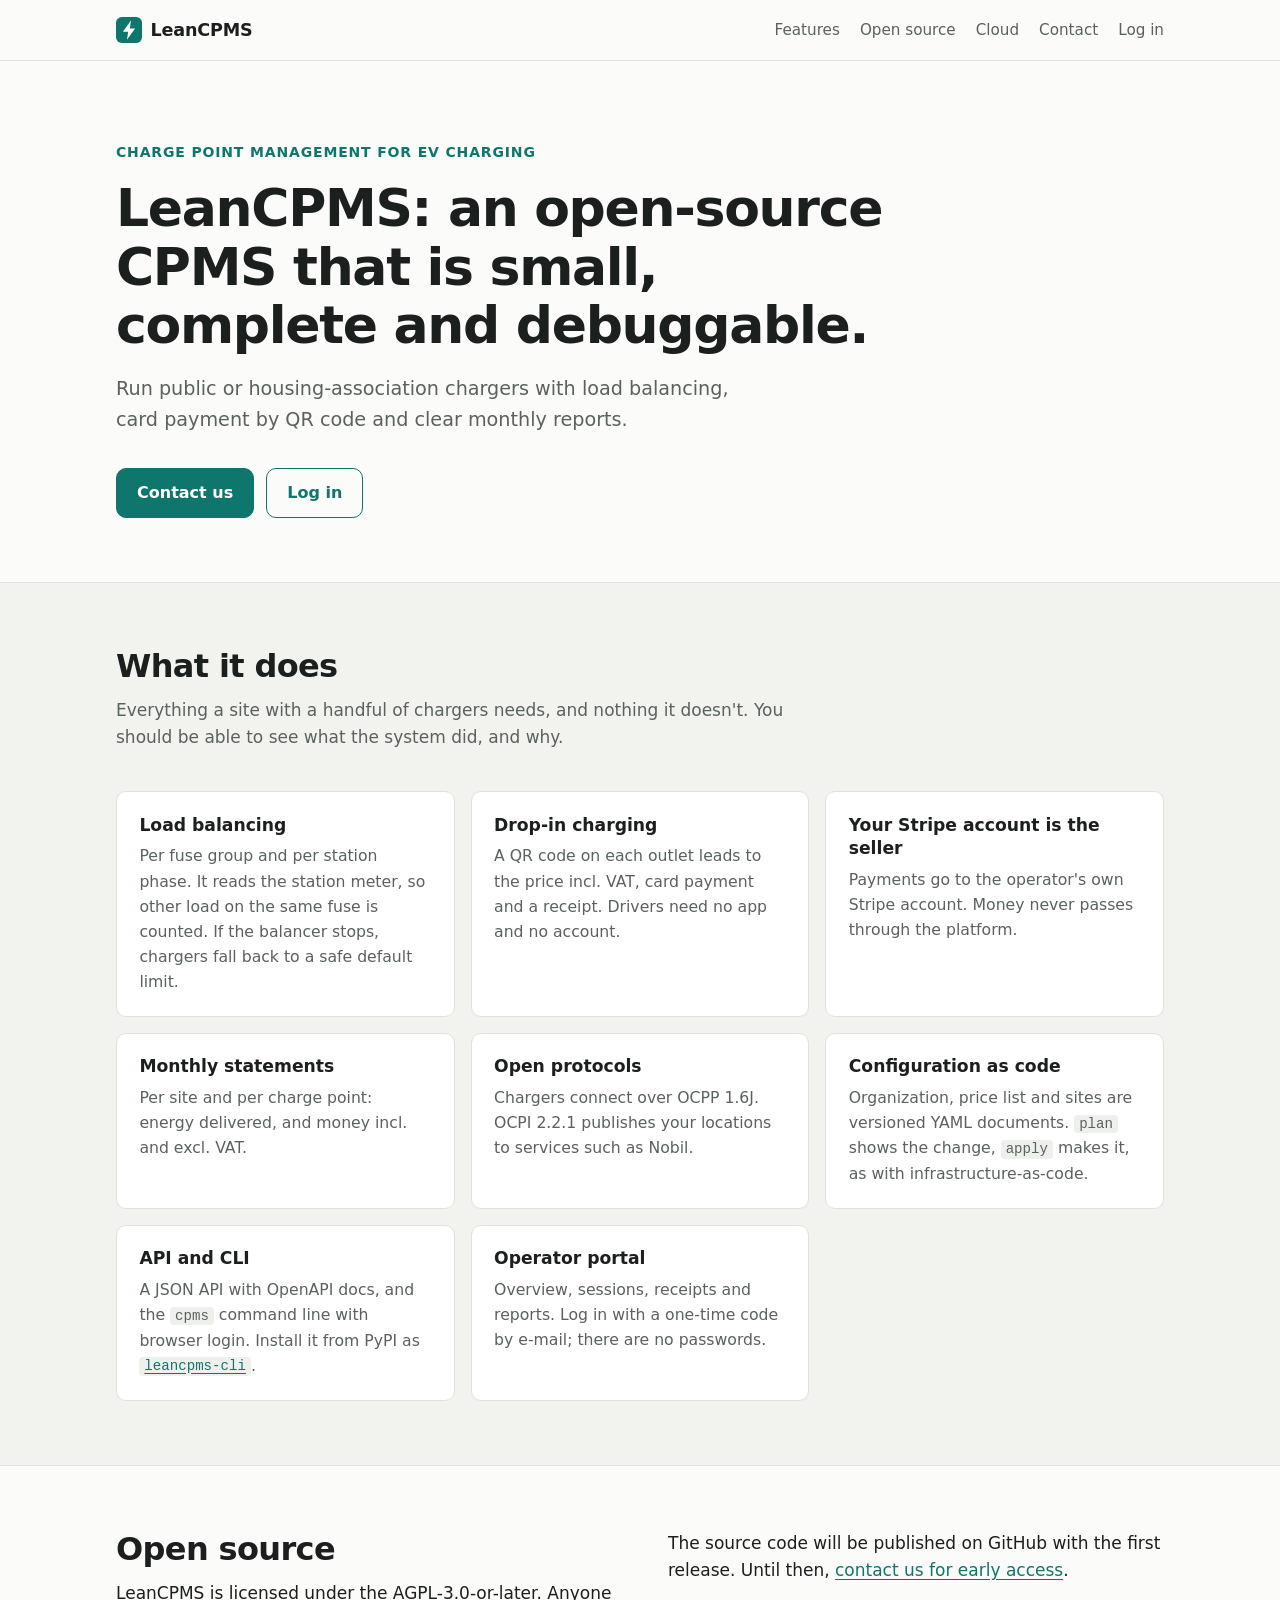
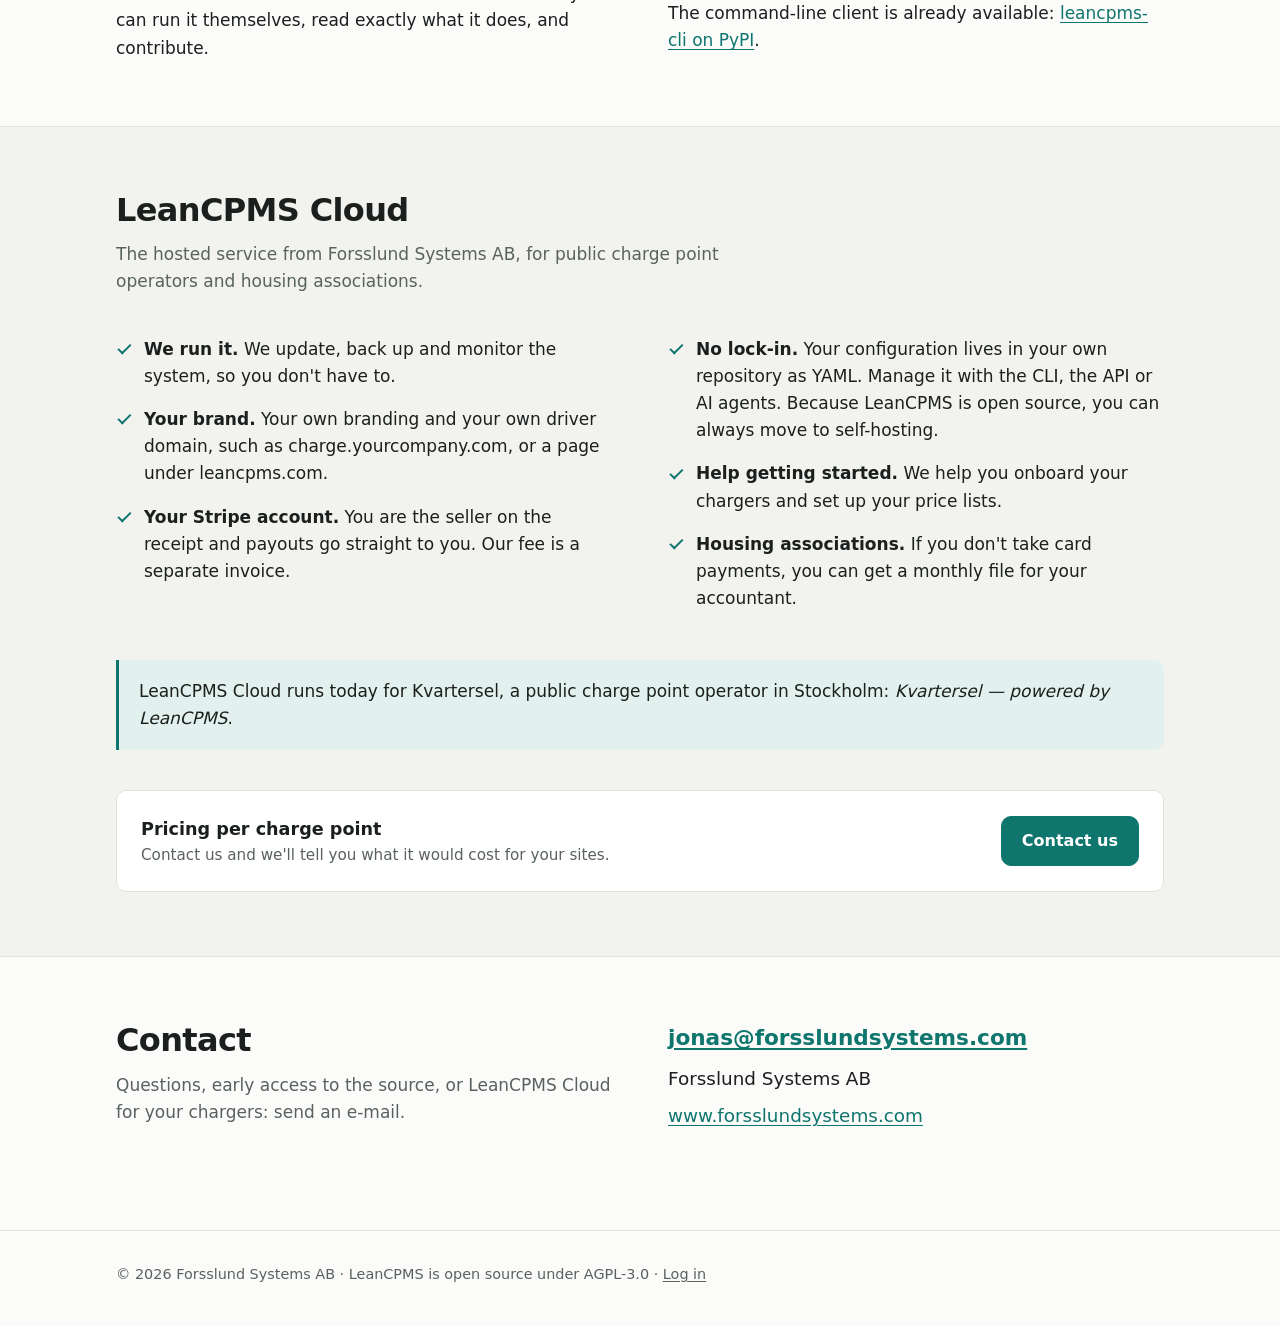
==== index.html @ e8de32a6 "Add leancpms.com website A single static page for LeanCPMS and LeanCPMS Cloud, served by GitHub Page" ====
<!doctype html>
<html lang="en">
<head>
  <meta charset="utf-8">
  <meta name="viewport" content="width=device-width, initial-scale=1">
  <title>LeanCPMS — open-source charge point management</title>
  <meta name="description" content="LeanCPMS is an open-source charge point management system (CPMS) for EV charging: load balancing, card payment by QR code and clear monthly reports. Hosted as LeanCPMS Cloud by Forsslund Systems AB.">
  <meta name="color-scheme" content="light dark">
  <meta name="theme-color" content="#fbfbf9" media="(prefers-color-scheme: light)">
  <meta name="theme-color" content="#111514" media="(prefers-color-scheme: dark)">
  <link rel="canonical" href="https://leancpms.com/">
  <link rel="icon" href="favicon.svg" type="image/svg+xml">
  <link rel="stylesheet" href="style.css">
  <meta property="og:type" content="website">
  <meta property="og:title" content="LeanCPMS — open-source charge point management">
  <meta property="og:description" content="Small, complete and debuggable CPMS for EV charging: load balancing, card payment by QR code and clear monthly reports.">
  <meta property="og:url" content="https://leancpms.com/">
</head>
<body>
  <a class="skip" href="#main">Skip to content</a>

  <header class="site-header">
    <div class="wrap">
      <a class="brand" href="/"><img src="favicon.svg" alt="" width="26" height="26">LeanCPMS</a>
      <nav class="site-nav" aria-label="Main">
        <a href="#features">Features</a>
        <a href="#open-source">Open source</a>
        <a href="#cloud">Cloud</a>
        <a href="#contact">Contact</a>
        <a href="https://portal.leancpms.com/portal/">Log in</a>
      </nav>
    </div>
  </header>

  <main id="main">
    <section class="hero">
      <div class="wrap">
        <p class="eyebrow">Charge point management for EV charging</p>
        <h1>LeanCPMS: an open-source CPMS that is small, complete and debuggable.</h1>
        <p class="lede">Run public or housing-association chargers with load balancing, card payment by QR code and clear monthly reports.</p>
        <div class="actions">
          <a class="button primary" href="mailto:jonas@forsslundsystems.com">Contact us</a>
          <a class="button secondary" href="https://portal.leancpms.com/portal/">Log in</a>
        </div>
      </div>
    </section>

    <section id="features" class="alt">
      <div class="wrap">
        <h2>What it does</h2>
        <p class="section-intro">Everything a site with a handful of chargers needs, and nothing it doesn't. You should be able to see what the system did, and why.</p>

        <div class="grid">
          <article class="card">
            <h3>Load balancing</h3>
            <p>Per fuse group and per station phase. It reads the station meter, so other load on the same fuse is counted. If the balancer stops, chargers fall back to a safe default limit.</p>
          </article>
          <article class="card">
            <h3>Drop-in charging</h3>
            <p>A QR code on each outlet leads to the price incl. VAT, card payment and a receipt. Drivers need no app and no account.</p>
          </article>
          <article class="card">
            <h3>Your Stripe account is the seller</h3>
            <p>Payments go to the operator's own Stripe account. Money never passes through the platform.</p>
          </article>
          <article class="card">
            <h3>Monthly statements</h3>
            <p>Per site and per charge point: energy delivered, and money incl. and excl. VAT.</p>
          </article>
          <article class="card">
            <h3>Open protocols</h3>
            <p>Chargers connect over OCPP 1.6J. OCPI 2.2.1 publishes your locations to services such as Nobil.</p>
          </article>
          <article class="card">
            <h3>Configuration as code</h3>
            <p>Organization, price list and sites are versioned YAML documents. <code>plan</code> shows the change, <code>apply</code> makes it, as with infrastructure-as-code.</p>
          </article>
          <article class="card">
            <h3>API and CLI</h3>
            <p>A JSON API with OpenAPI docs, and the <code>cpms</code> command line with browser login. Install it from PyPI as <a href="https://pypi.org/project/leancpms-cli/"><code>leancpms-cli</code></a>.</p>
          </article>
          <article class="card">
            <h3>Operator portal</h3>
            <p>Overview, sessions, receipts and reports. Log in with a one-time code by e-mail; there are no passwords.</p>
          </article>
        </div>
      </div>
    </section>

    <section id="open-source">
      <div class="wrap split">
        <div class="prose">
          <h2>Open source</h2>
          <p>LeanCPMS is licensed under the AGPL-3.0-or-later. Anyone can run it themselves, read exactly what it does, and contribute.</p>
        </div>
        <div class="prose">
          <p>The source code will be published on GitHub with the first release. Until then, <a href="mailto:jonas@forsslundsystems.com?subject=LeanCPMS%20early%20access">contact us for early access</a>.</p>
          <p>The command-line client is already available: <a href="https://pypi.org/project/leancpms-cli/">leancpms-cli on PyPI</a>.</p>
        </div>
      </div>
    </section>

    <section id="cloud" class="alt">
      <div class="wrap">
        <h2>LeanCPMS Cloud</h2>
        <p class="section-intro">The hosted service from Forsslund Systems AB, for public charge point operators and housing associations.</p>

        <div class="split">
          <ul class="checklist">
            <li><strong>We run it.</strong> We update, back up and monitor the system, so you don't have to.</li>
            <li><strong>Your brand.</strong> Your own branding and your own driver domain, such as charge.yourcompany.com, or a page under leancpms.com.</li>
            <li><strong>Your Stripe account.</strong> You are the seller on the receipt and payouts go straight to you. Our fee is a separate invoice.</li>
          </ul>
          <ul class="checklist">
            <li><strong>No lock-in.</strong> Your configuration lives in your own repository as YAML. Manage it with the CLI, the API or AI agents. Because LeanCPMS is open source, you can always move to self-hosting.</li>
            <li><strong>Help getting started.</strong> We help you onboard your chargers and set up your price lists.</li>
            <li><strong>Housing associations.</strong> If you don't take card payments, you can get a monthly file for your accountant.</li>
          </ul>
        </div>

        <div class="note">
          <p>LeanCPMS Cloud runs today for Kvartersel, a public charge point operator in Stockholm: <em>Kvartersel — powered by LeanCPMS</em>.</p>
        </div>

        <div class="pricing">
          <div>
            <p class="label">Pricing per charge point</p>
            <p class="sub">Contact us and we'll tell you what it would cost for your sites.</p>
          </div>
          <a class="button primary" href="mailto:jonas@forsslundsystems.com?subject=LeanCPMS%20Cloud">Contact us</a>
        </div>
      </div>
    </section>

    <section id="contact">
      <div class="wrap split">
        <div>
          <h2>Contact</h2>
          <p class="section-intro">Questions, early access to the source, or LeanCPMS Cloud for your chargers: send an e-mail.</p>
        </div>
        <div class="contact-block">
          <p class="mail"><a href="mailto:jonas@forsslundsystems.com">jonas@forsslundsystems.com</a></p>
          <p>Forsslund Systems AB</p>
          <p><a href="https://www.forsslundsystems.com">www.forsslundsystems.com</a></p>
        </div>
      </div>
    </section>
  </main>

  <footer class="site-footer">
    <div class="wrap">
      <p>© 2026 Forsslund Systems AB · LeanCPMS is open source under AGPL-3.0 · <a href="https://portal.leancpms.com/portal/">Log in</a></p>
    </div>
  </footer>
</body>
</html>
---- style.css ----
:root {
  color-scheme: light dark;
  --bg: #fbfbf9;
  --bg-alt: #f2f3ef;
  --surface: #ffffff;
  --text: #1b1f1e;
  --muted: #59625f;
  --border: #dfe2dd;
  --accent: #0f766e;
  --accent-strong: #0b5c56;
  --accent-soft: #e3f1ee;
  --on-accent: #ffffff;
  --code-bg: #eef0ec;
  --radius: 10px;
  --max: 68rem;
  --font: system-ui, -apple-system, "Segoe UI", Roboto, "Helvetica Neue", Arial, sans-serif;
  --mono: ui-monospace, SFMono-Regular, Menlo, Consolas, "Liberation Mono", monospace;
}

@media (prefers-color-scheme: dark) {
  :root {
    --bg: #111514;
    --bg-alt: #161b1a;
    --surface: #1a201f;
    --text: #e6eae8;
    --muted: #9aa5a1;
    --border: #2a3230;
    --accent: #3cc0b0;
    --accent-strong: #67d4c6;
    --accent-soft: #15302c;
    --on-accent: #06201d;
    --code-bg: #212826;
  }
}

*, *::before, *::after { box-sizing: border-box; }

html { -webkit-text-size-adjust: 100%; scroll-behavior: smooth; }
@media (prefers-reduced-motion: reduce) { html { scroll-behavior: auto; } }

body {
  margin: 0;
  background: var(--bg);
  color: var(--text);
  font-family: var(--font);
  font-size: 1.0625rem;
  line-height: 1.6;
  text-rendering: optimizeLegibility;
}

a { color: var(--accent); text-underline-offset: 0.15em; }
a:hover { color: var(--accent-strong); }
a:focus-visible, .button:focus-visible {
  outline: 2px solid var(--accent);
  outline-offset: 3px;
  border-radius: 4px;
}

code {
  font-family: var(--mono);
  font-size: 0.9em;
  background: var(--code-bg);
  padding: 0.1em 0.35em;
  border-radius: 4px;
  white-space: nowrap;
}

.wrap {
  max-width: var(--max);
  margin: 0 auto;
  padding: 0 1.25rem;
}

.skip {
  position: absolute;
  left: -999px;
  top: 0.5rem;
  background: var(--surface);
  padding: 0.5rem 0.75rem;
  border-radius: 6px;
}
.skip:focus { left: 0.5rem; z-index: 10; }

/* Header */
.site-header {
  border-bottom: 1px solid var(--border);
  background: var(--bg);
}
.site-header .wrap {
  display: flex;
  align-items: center;
  justify-content: space-between;
  gap: 1rem;
  min-height: 3.75rem;
  flex-wrap: wrap;
}
.brand {
  display: inline-flex;
  align-items: center;
  gap: 0.55rem;
  font-weight: 700;
  font-size: 1.1rem;
  color: var(--text);
  text-decoration: none;
  letter-spacing: -0.01em;
}
.brand img { width: 1.6rem; height: 1.6rem; }
.site-nav { display: flex; gap: 1.25rem; flex-wrap: wrap; }
.site-nav a {
  color: var(--muted);
  text-decoration: none;
  font-size: 0.95rem;
}
.site-nav a:hover { color: var(--text); }

/* Hero */
.hero { padding: 5rem 0 4rem; }
.eyebrow {
  margin: 0 0 1rem;
  color: var(--accent);
  font-weight: 600;
  font-size: 0.875rem;
  letter-spacing: 0.06em;
  text-transform: uppercase;
}
.hero h1 {
  margin: 0;
  max-width: 22ch;
  font-size: clamp(2rem, 5vw, 3.25rem);
  line-height: 1.12;
  letter-spacing: -0.025em;
  font-weight: 750;
}
.hero .lede {
  max-width: 40rem;
  margin: 1.25rem 0 2rem;
  color: var(--muted);
  font-size: 1.2rem;
}
.actions { display: flex; gap: 0.75rem; flex-wrap: wrap; }

.button {
  display: inline-block;
  padding: 0.7rem 1.25rem;
  border-radius: var(--radius);
  font-weight: 600;
  font-size: 1rem;
  text-decoration: none;
  border: 1px solid var(--accent);
  transition: background-color 0.15s, color 0.15s;
}
.button.primary { background: var(--accent); color: var(--on-accent); }
.button.primary:hover { background: var(--accent-strong); border-color: var(--accent-strong); color: var(--on-accent); }
.button.secondary { background: transparent; color: var(--accent); }
.button.secondary:hover { background: var(--accent-soft); color: var(--accent-strong); }

/* Sections */
section { padding: 4rem 0; }
section.alt { background: var(--bg-alt); border-top: 1px solid var(--border); border-bottom: 1px solid var(--border); }
h2 {
  margin: 0 0 0.75rem;
  font-size: clamp(1.5rem, 3vw, 2rem);
  line-height: 1.2;
  letter-spacing: -0.02em;
}
.section-intro {
  max-width: 42rem;
  margin: 0 0 2.5rem;
  color: var(--muted);
}
h3 {
  margin: 0 0 0.4rem;
  font-size: 1.075rem;
  line-height: 1.35;
}

.grid {
  display: grid;
  grid-template-columns: repeat(auto-fill, minmax(17rem, 1fr));
  gap: 1rem;
}
.card {
  background: var(--surface);
  border: 1px solid var(--border);
  border-radius: var(--radius);
  padding: 1.35rem 1.4rem;
}
.card p { margin: 0; color: var(--muted); font-size: 0.98rem; }

/* Two-column prose */
.split {
  display: grid;
  grid-template-columns: 1fr;
  gap: 2rem;
}
@media (min-width: 52rem) {
  .split { grid-template-columns: 1fr 1fr; gap: 3.5rem; }
}
.prose p { margin: 0 0 1rem; }
.prose p:last-child { margin-bottom: 0; }

.checklist {
  list-style: none;
  margin: 0;
  padding: 0;
}
.checklist li {
  position: relative;
  padding: 0 0 0 1.75rem;
  margin: 0 0 1rem;
}
.checklist li::before {
  content: "";
  position: absolute;
  left: 0.15rem;
  top: 0.5em;
  width: 0.8rem;
  height: 0.45rem;
  border-left: 2px solid var(--accent);
  border-bottom: 2px solid var(--accent);
  transform: rotate(-45deg);
}
.checklist strong { color: var(--text); }

.note {
  margin-top: 2rem;
  padding: 1.1rem 1.25rem;
  border-left: 3px solid var(--accent);
  background: var(--accent-soft);
  border-radius: 0 var(--radius) var(--radius) 0;
}
.note p { margin: 0; }

.pricing {
  display: flex;
  align-items: center;
  justify-content: space-between;
  gap: 1rem 2rem;
  flex-wrap: wrap;
  margin-top: 2.5rem;
  padding: 1.5rem;
  background: var(--surface);
  border: 1px solid var(--border);
  border-radius: var(--radius);
}
.pricing p { margin: 0; }
.pricing .label { font-weight: 650; font-size: 1.1rem; }
.pricing .sub { color: var(--muted); font-size: 0.95rem; }

/* Contact */
.contact-block {
  font-size: 1.15rem;
}
.contact-block p { margin: 0 0 0.5rem; }
.contact-block .mail { font-size: 1.35rem; font-weight: 650; }

/* Footer */
.site-footer {
  border-top: 1px solid var(--border);
  padding: 2rem 0 2.5rem;
  color: var(--muted);
  font-size: 0.9rem;
}
.site-footer p { margin: 0; }
.site-footer a { color: var(--muted); }
.site-footer a:hover { color: var(--text); }

/* 404 */
.notfound {
  min-height: 70vh;
  display: flex;
  flex-direction: column;
  justify-content: center;
}
.notfound h1 { font-size: clamp(2rem, 5vw, 3rem); margin: 0 0 0.5rem; letter-spacing: -0.02em; }
.notfound p { color: var(--muted); margin: 0 0 1.5rem; }

@media (max-width: 30rem) {
  body { font-size: 1rem; }
  .wrap { padding: 0 1rem; }
  .hero { padding: 3.25rem 0 2.75rem; }
  section { padding: 3rem 0; }
  .site-nav { gap: 1rem; }
  .button { flex: 1 1 auto; text-align: center; }
}
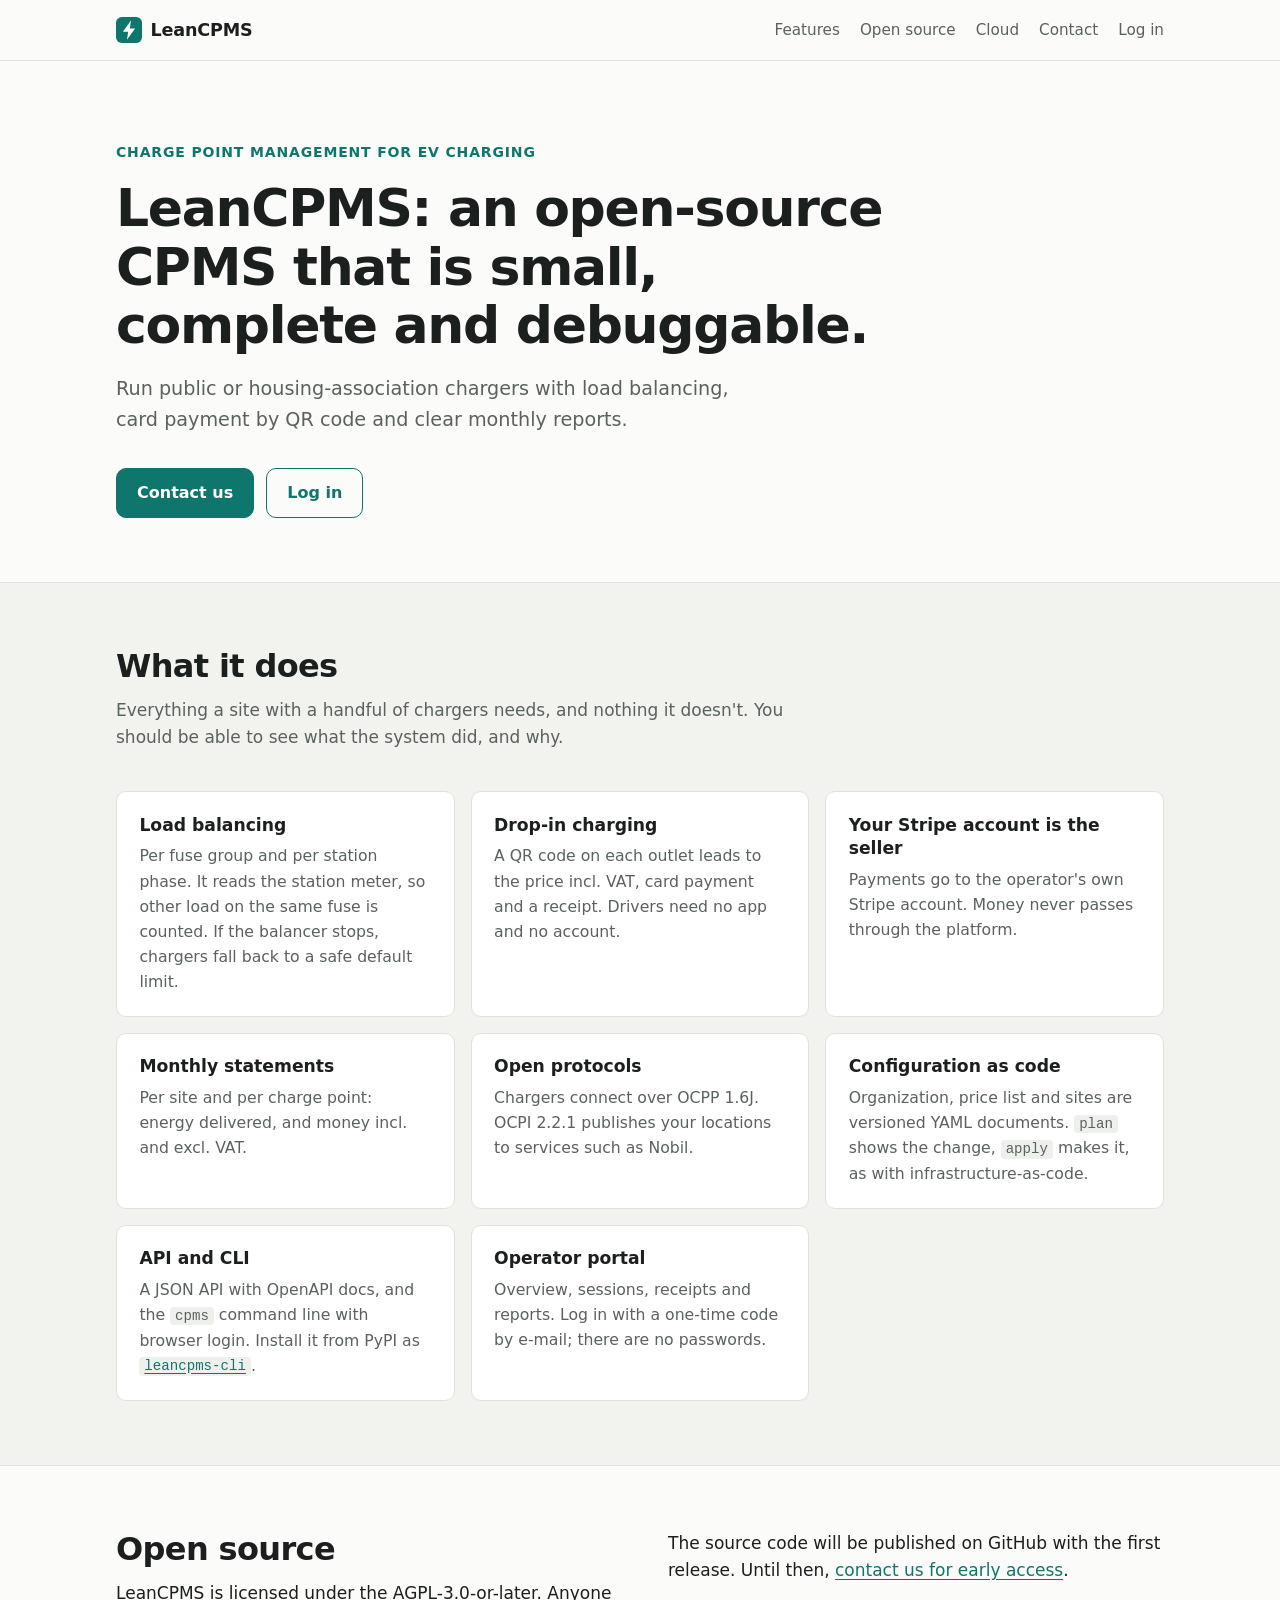
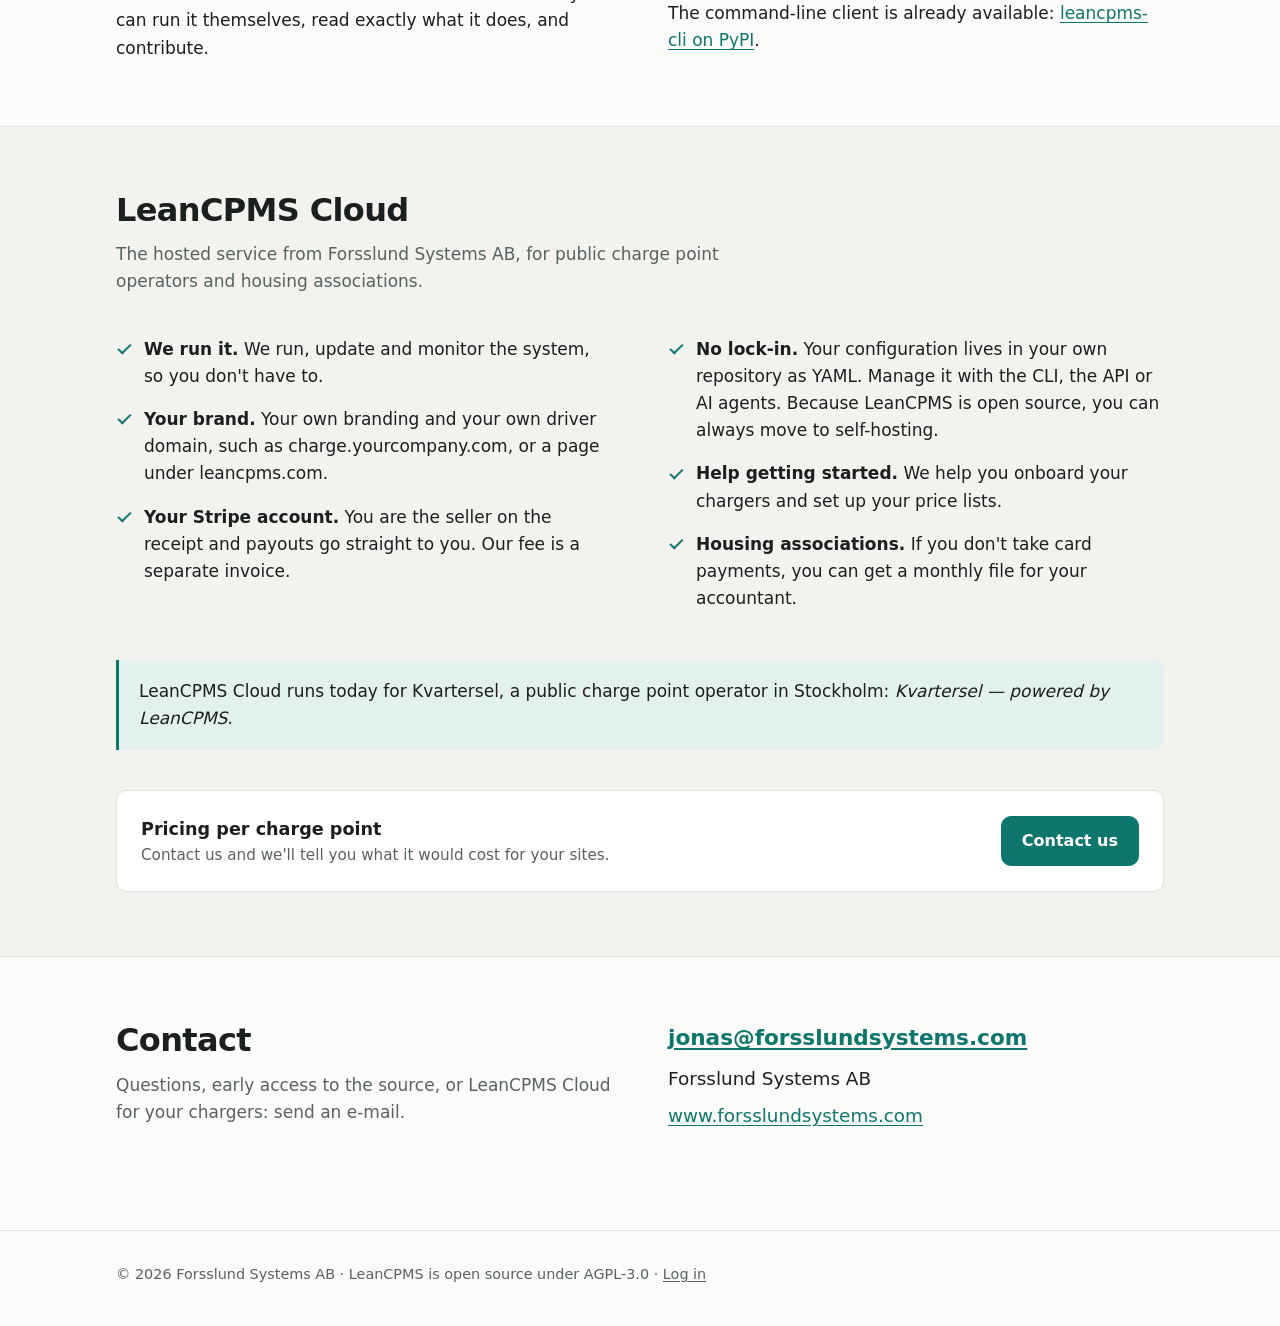
==== commit f0572b43: "Cloud: do not promise backups before they exist Co-Authored-By: Claude Opus 5.5 <noreply@anthropic.c" ====
--- a/index.html
+++ b/index.html
@@ -107,7 +107,7 @@
 
         <div class="split">
           <ul class="checklist">
-            <li><strong>We run it.</strong> We update, back up and monitor the system, so you don't have to.</li>
+            <li><strong>We run it.</strong> We run, update and monitor the system, so you don't have to.</li>
             <li><strong>Your brand.</strong> Your own branding and your own driver domain, such as charge.yourcompany.com, or a page under leancpms.com.</li>
             <li><strong>Your Stripe account.</strong> You are the seller on the receipt and payouts go straight to you. Our fee is a separate invoice.</li>
           </ul>
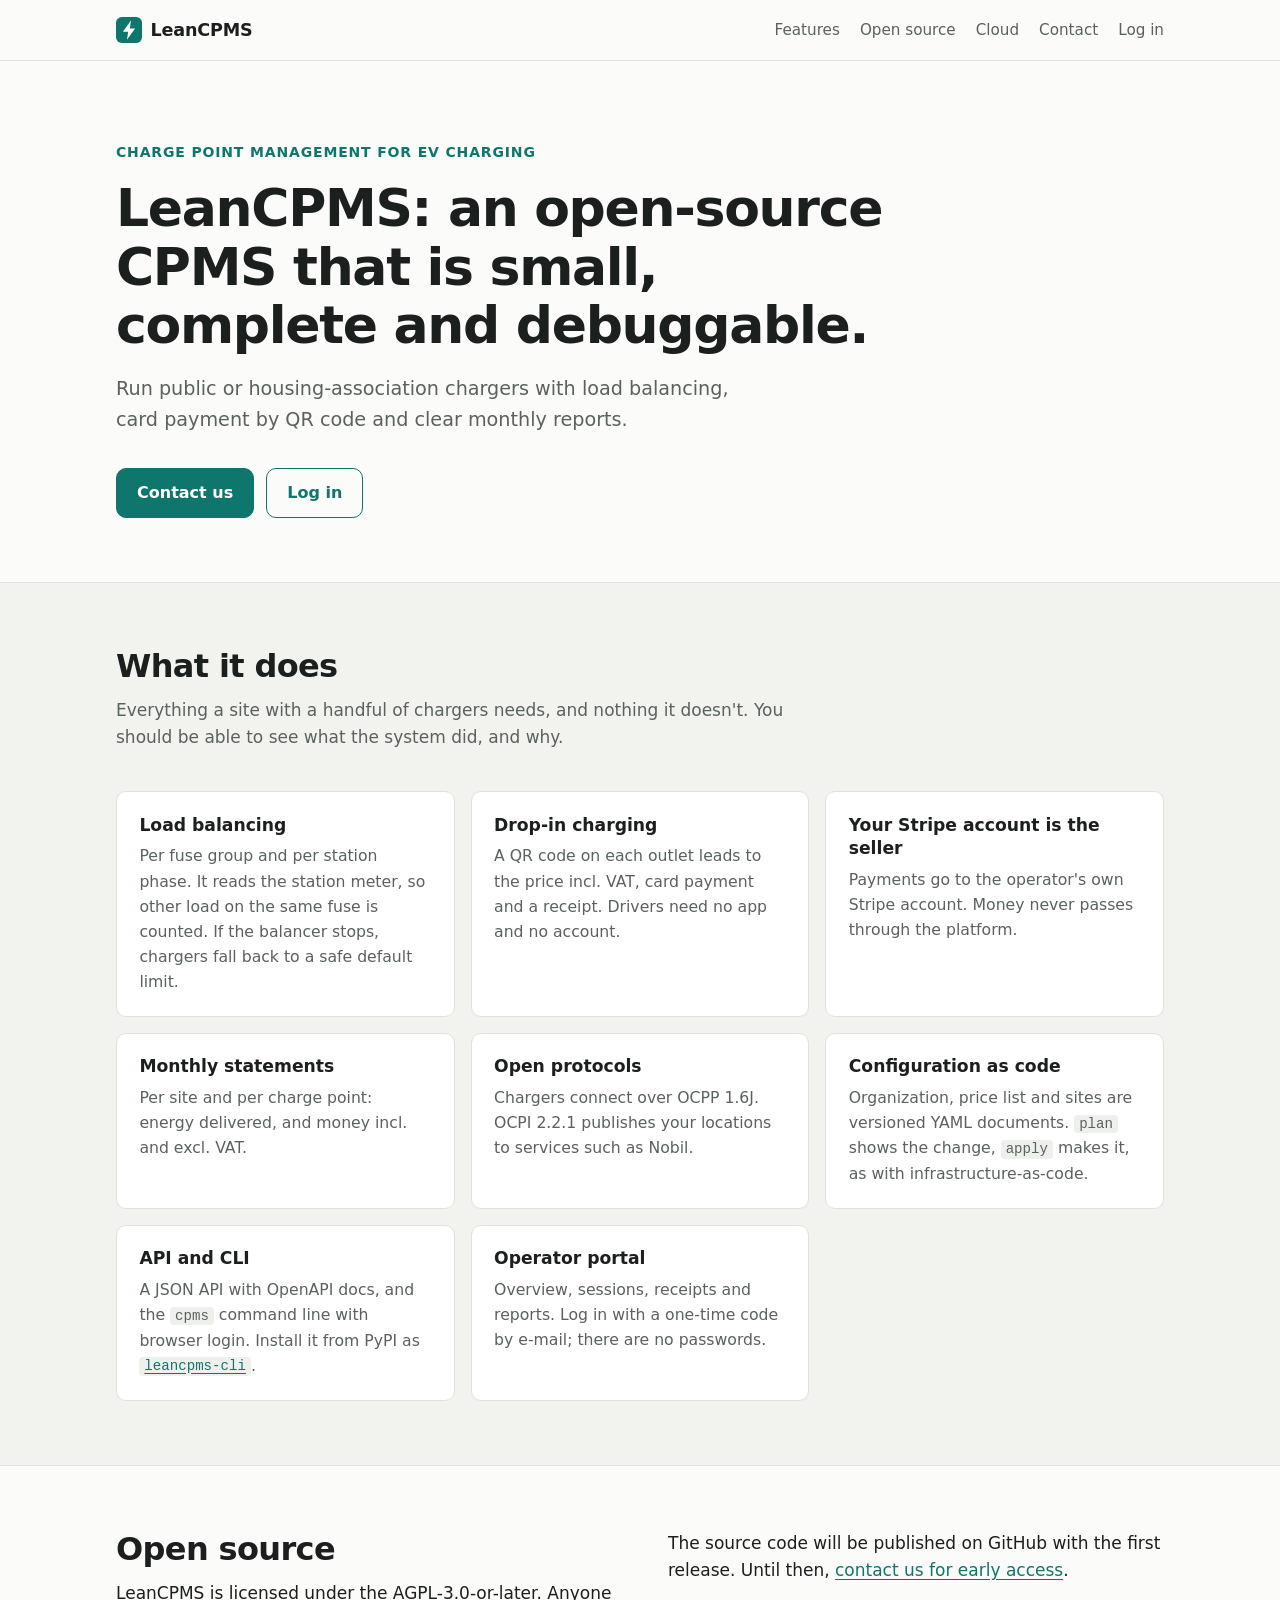
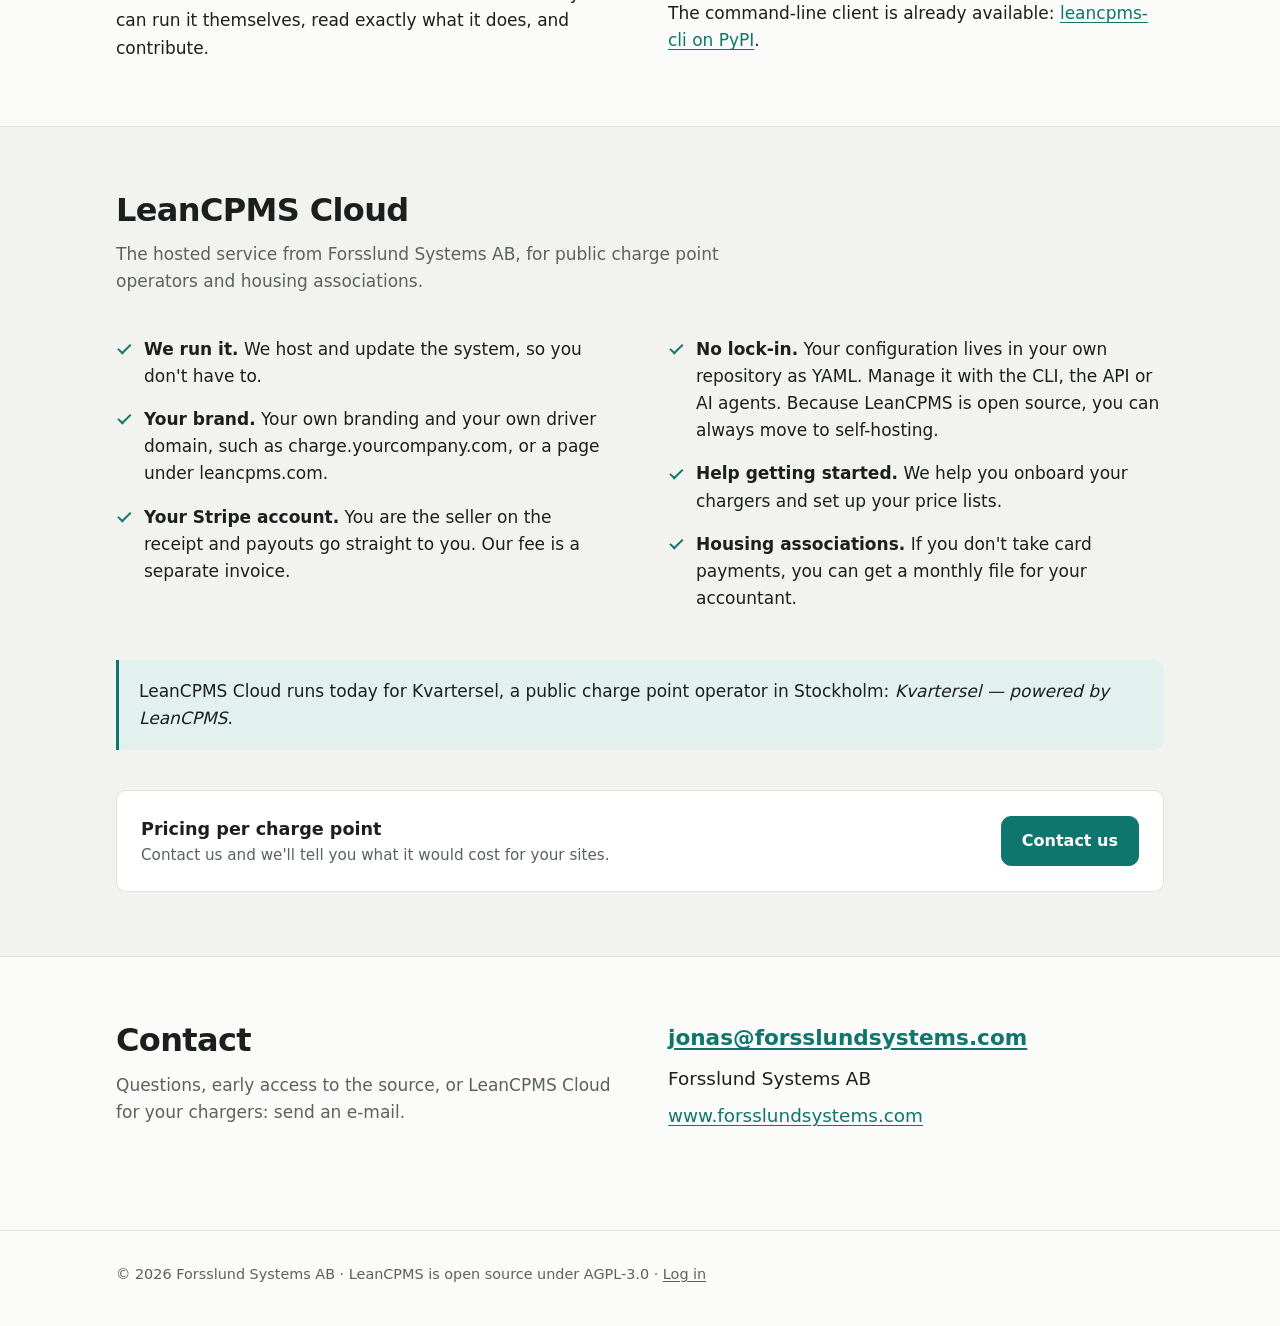
==== commit 7c72af35: "Cloud: say only what we do today (host and update) Co-Authored-By: Claude Opus 5.5 <noreply@anthropi" ====
--- a/index.html
+++ b/index.html
@@ -107,7 +107,7 @@
 
         <div class="split">
           <ul class="checklist">
-            <li><strong>We run it.</strong> We run, update and monitor the system, so you don't have to.</li>
+            <li><strong>We run it.</strong> We host and update the system, so you don't have to.</li>
             <li><strong>Your brand.</strong> Your own branding and your own driver domain, such as charge.yourcompany.com, or a page under leancpms.com.</li>
             <li><strong>Your Stripe account.</strong> You are the seller on the receipt and payouts go straight to you. Our fee is a separate invoice.</li>
           </ul>
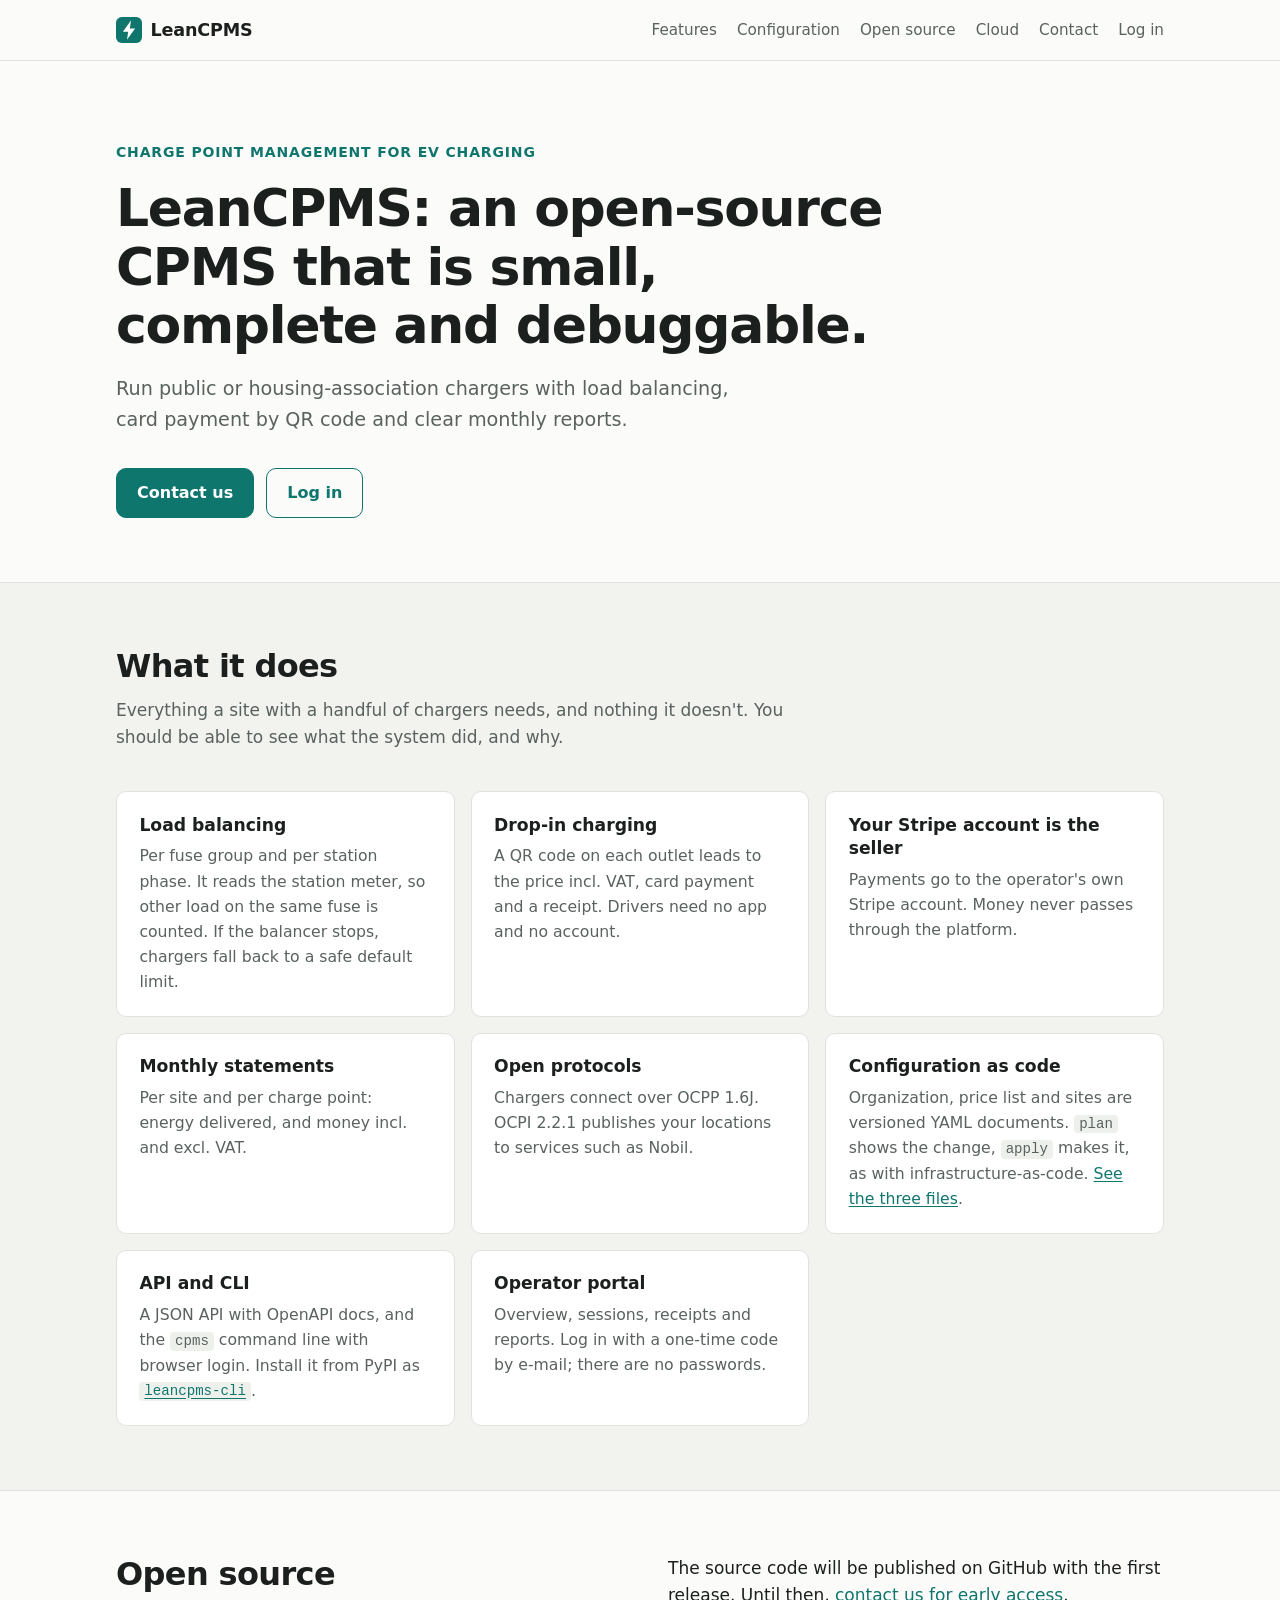
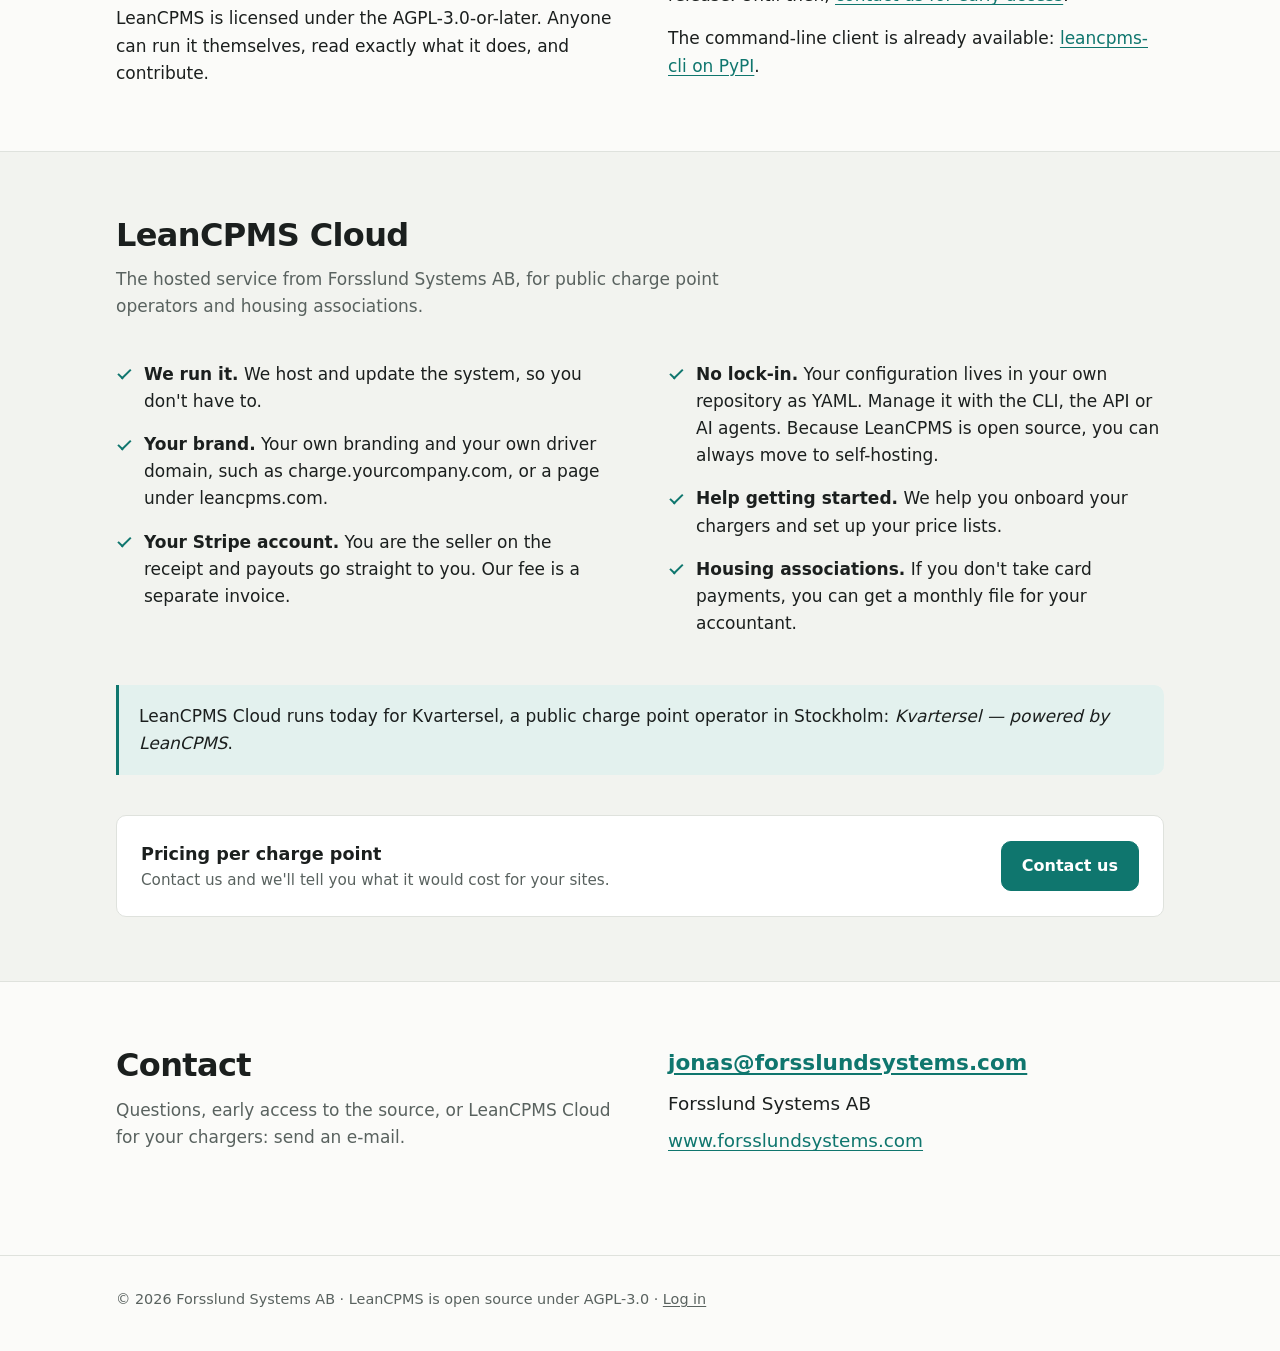
==== commit 64eb7801: "Add a configuration page with example YAML files configuration.html shows the three manifest documen" ====
--- a/index.html
+++ b/index.html
@@ -24,6 +24,7 @@
       <a class="brand" href="/"><img src="favicon.svg" alt="" width="26" height="26">LeanCPMS</a>
       <nav class="site-nav" aria-label="Main">
         <a href="#features">Features</a>
+        <a href="configuration.html">Configuration</a>
         <a href="#open-source">Open source</a>
         <a href="#cloud">Cloud</a>
         <a href="#contact">Contact</a>
@@ -73,7 +74,7 @@
           </article>
           <article class="card">
             <h3>Configuration as code</h3>
-            <p>Organization, price list and sites are versioned YAML documents. <code>plan</code> shows the change, <code>apply</code> makes it, as with infrastructure-as-code.</p>
+            <p>Organization, price list and sites are versioned YAML documents. <code>plan</code> shows the change, <code>apply</code> makes it, as with infrastructure-as-code. <a href="configuration.html">See the three files</a>.</p>
           </article>
           <article class="card">
             <h3>API and CLI</h3>
--- a/style.css
+++ b/style.css
@@ -11,6 +11,9 @@
   --accent-soft: #e3f1ee;
   --on-accent: #ffffff;
   --code-bg: #eef0ec;
+  --syn-key: #0b5c56;
+  --syn-str: #8a4510;
+  --syn-comment: #59625f;
   --radius: 10px;
   --max: 68rem;
   --font: system-ui, -apple-system, "Segoe UI", Roboto, "Helvetica Neue", Arial, sans-serif;
@@ -30,6 +33,9 @@
     --accent-soft: #15302c;
     --on-accent: #06201d;
     --code-bg: #212826;
+    --syn-key: #67d4c6;
+    --syn-str: #e2b878;
+    --syn-comment: #9aa5a1;
   }
 }
 
@@ -111,7 +117,7 @@
   text-decoration: none;
   font-size: 0.95rem;
 }
-.site-nav a:hover { color: var(--text); }
+.site-nav a:hover, .site-nav a[aria-current="page"] { color: var(--text); }
 
 /* Hero */
 .hero { padding: 5rem 0 4rem; }
@@ -123,7 +129,7 @@
   letter-spacing: 0.06em;
   text-transform: uppercase;
 }
-.hero h1 {
+.hero h1, .page-head h1 {
   margin: 0;
   max-width: 22ch;
   font-size: clamp(2rem, 5vw, 3.25rem);
@@ -131,7 +137,7 @@
   letter-spacing: -0.025em;
   font-weight: 750;
 }
-.hero .lede {
+.hero .lede, .page-head .lede {
   max-width: 40rem;
   margin: 1.25rem 0 2rem;
   color: var(--muted);
@@ -193,6 +199,7 @@
   grid-template-columns: 1fr;
   gap: 2rem;
 }
+.split > * { min-width: 0; }
 @media (min-width: 52rem) {
   .split { grid-template-columns: 1fr 1fr; gap: 3.5rem; }
 }
@@ -252,7 +259,7 @@
   font-size: 1.15rem;
 }
 .contact-block p { margin: 0 0 0.5rem; }
-.contact-block .mail { font-size: 1.35rem; font-weight: 650; }
+.contact-block .mail { font-size: 1.35rem; font-weight: 650; overflow-wrap: anywhere; }
 
 /* Footer */
 .site-footer {
@@ -264,6 +271,55 @@
 .site-footer p { margin: 0; }
 .site-footer a { color: var(--muted); }
 .site-footer a:hover { color: var(--text); }
+
+/* Configuration page */
+.page-head { padding: 4.5rem 0 3.5rem; }
+.link-card { display: block; text-decoration: none; color: var(--text); transition: border-color 0.15s; }
+.link-card:hover { border-color: var(--accent); color: var(--text); }
+.link-card h3 { color: var(--accent); }
+
+.file { margin: 0 0 1.75rem; min-width: 0; }
+.file figcaption {
+  font-family: var(--mono);
+  font-size: 0.85rem;
+  color: var(--muted);
+  margin: 0 0 0.4rem;
+}
+pre {
+  margin: 0;
+  padding: 1rem 1.15rem;
+  background: var(--code-bg);
+  border: 1px solid var(--border);
+  border-radius: var(--radius);
+  overflow-x: auto;
+  font-family: var(--mono);
+  font-size: 0.85rem;
+  line-height: 1.55;
+  tab-size: 2;
+}
+pre code {
+  font-size: inherit;
+  background: none;
+  padding: 0;
+  border-radius: 0;
+  white-space: pre;
+}
+.prose pre { margin: 0 0 1rem; }
+pre .k { color: var(--syn-key); }
+pre .s { color: var(--syn-str); }
+pre .c { color: var(--syn-comment); font-style: italic; }
+
+.points {
+  max-width: 46rem;
+  margin: 0;
+  padding: 0 0 0 1.25rem;
+}
+.points li { margin: 0 0 0.6rem; }
+.points li::marker { color: var(--accent); }
+.points code { white-space: normal; }
+.points code.nb { white-space: nowrap; }
+.file.run { margin-top: 2.5rem; }
+.file.run figcaption { font-family: var(--font); font-size: 0.9rem; }
 
 /* 404 */
 .notfound {
@@ -278,7 +334,8 @@
 @media (max-width: 30rem) {
   body { font-size: 1rem; }
   .wrap { padding: 0 1rem; }
-  .hero { padding: 3.25rem 0 2.75rem; }
+  .hero, .page-head { padding: 3.25rem 0 2.75rem; }
+  pre { font-size: 0.8rem; padding: 0.85rem 0.9rem; }
   section { padding: 3rem 0; }
   .site-nav { gap: 1rem; }
   .button { flex: 1 1 auto; text-align: center; }
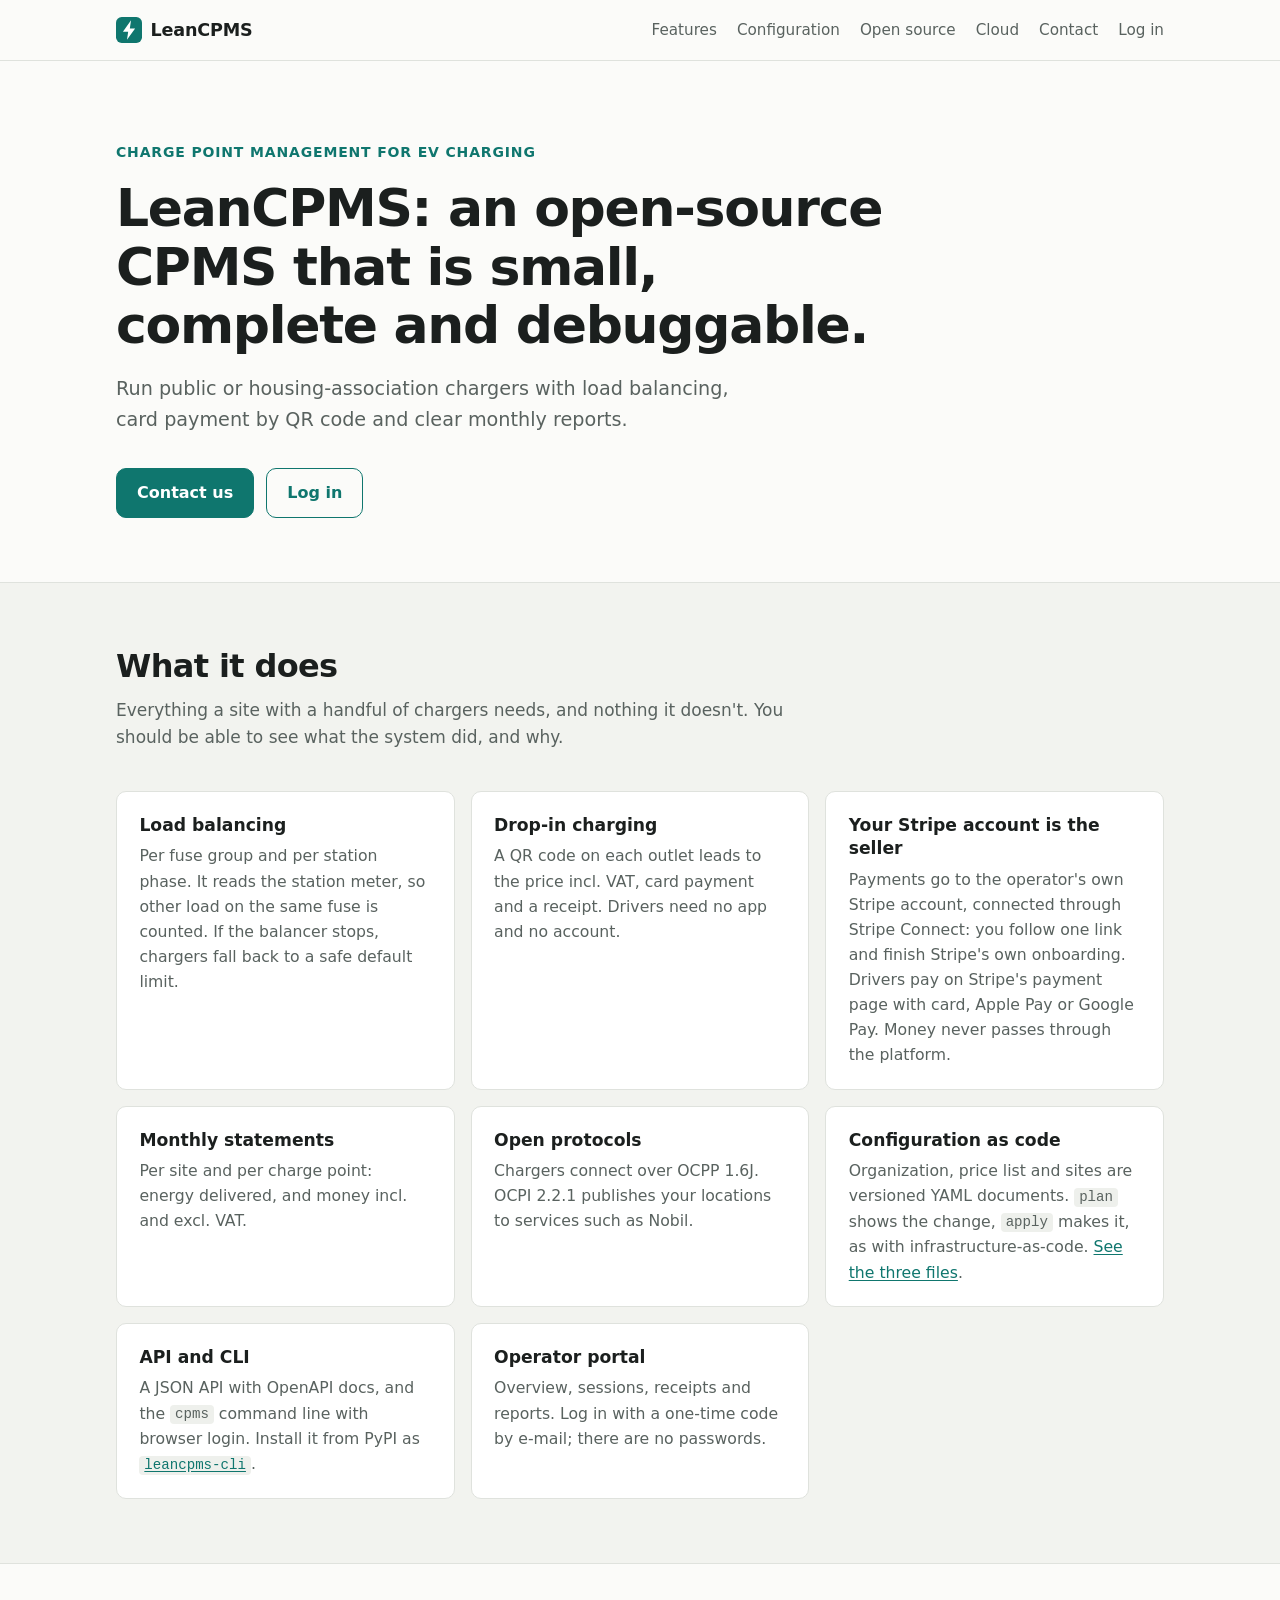
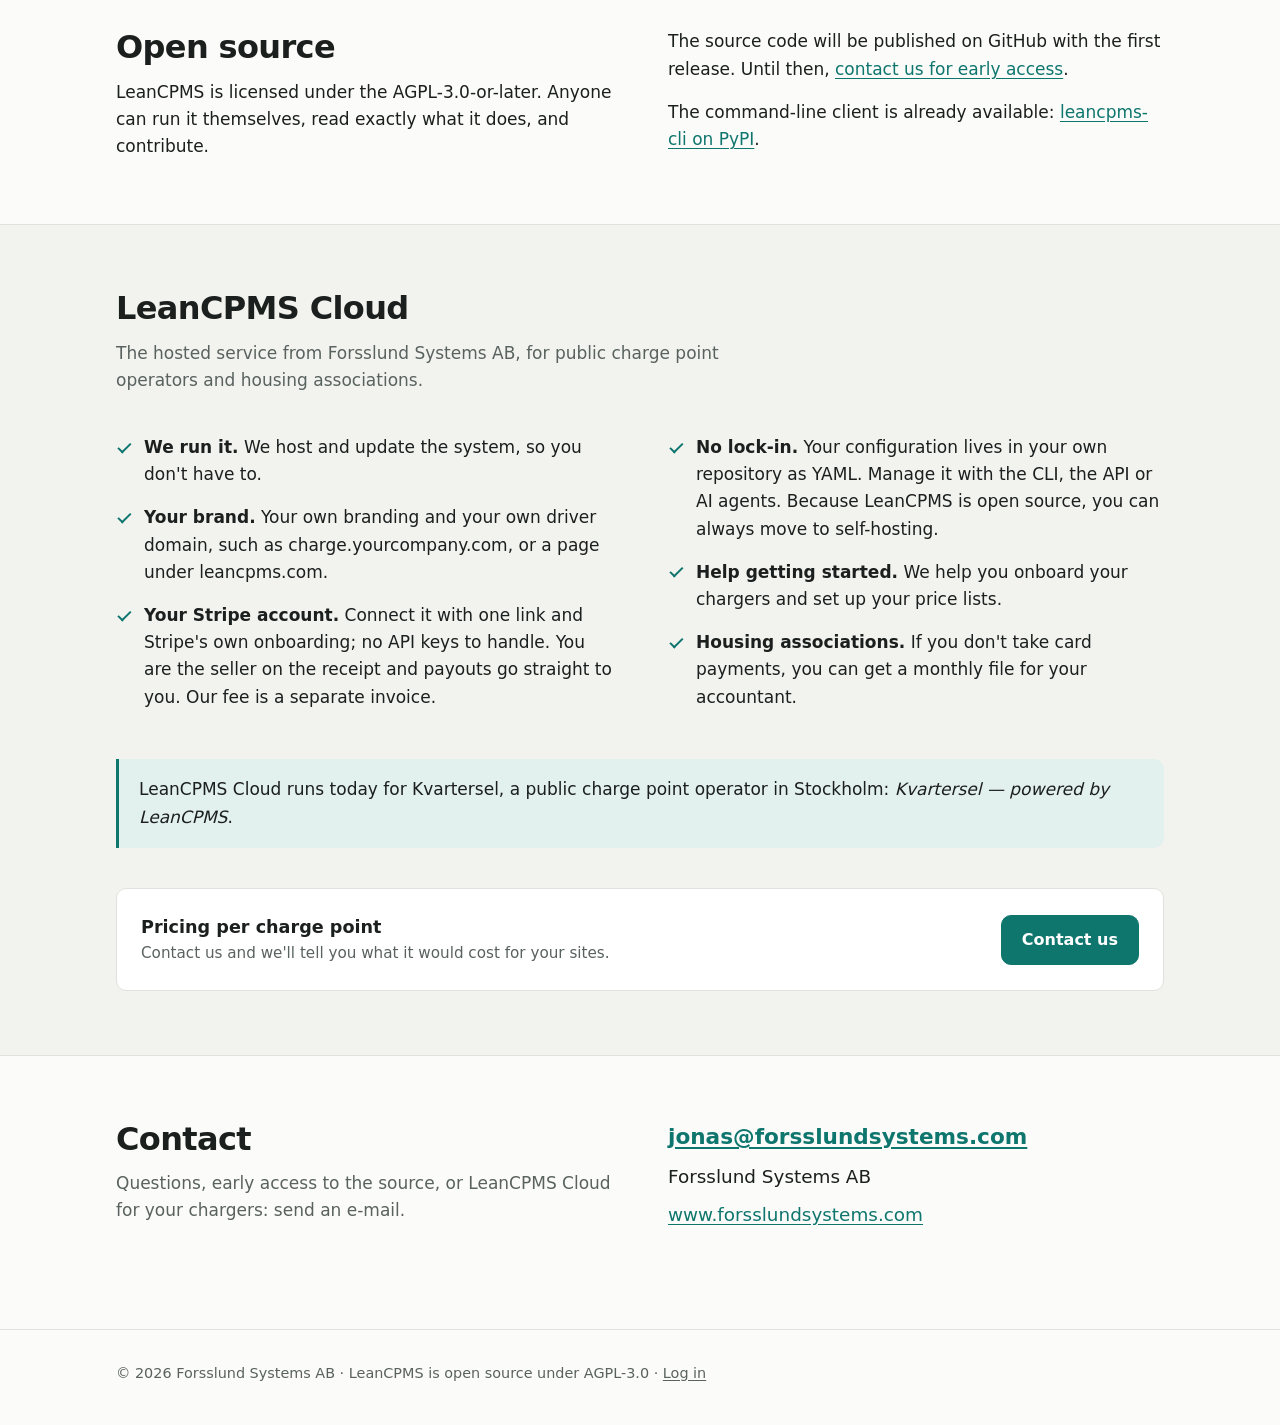
==== commit b09677bb: "Stripe: one link to connect, Stripe's onboarding, card and wallets Co-Authored-By: Claude Opus 5.5 <" ====
--- a/index.html
+++ b/index.html
@@ -62,7 +62,7 @@
           </article>
           <article class="card">
             <h3>Your Stripe account is the seller</h3>
-            <p>Payments go to the operator's own Stripe account. Money never passes through the platform.</p>
+            <p>Payments go to the operator's own Stripe account, connected through Stripe Connect: you follow one link and finish Stripe's own onboarding. Drivers pay on Stripe's payment page with card, Apple Pay or Google Pay. Money never passes through the platform.</p>
           </article>
           <article class="card">
             <h3>Monthly statements</h3>
@@ -110,7 +110,7 @@
           <ul class="checklist">
             <li><strong>We run it.</strong> We host and update the system, so you don't have to.</li>
             <li><strong>Your brand.</strong> Your own branding and your own driver domain, such as charge.yourcompany.com, or a page under leancpms.com.</li>
-            <li><strong>Your Stripe account.</strong> You are the seller on the receipt and payouts go straight to you. Our fee is a separate invoice.</li>
+            <li><strong>Your Stripe account.</strong> Connect it with one link and Stripe's own onboarding; no API keys to handle. You are the seller on the receipt and payouts go straight to you. Our fee is a separate invoice.</li>
           </ul>
           <ul class="checklist">
             <li><strong>No lock-in.</strong> Your configuration lives in your own repository as YAML. Manage it with the CLI, the API or AI agents. Because LeanCPMS is open source, you can always move to self-hosting.</li>
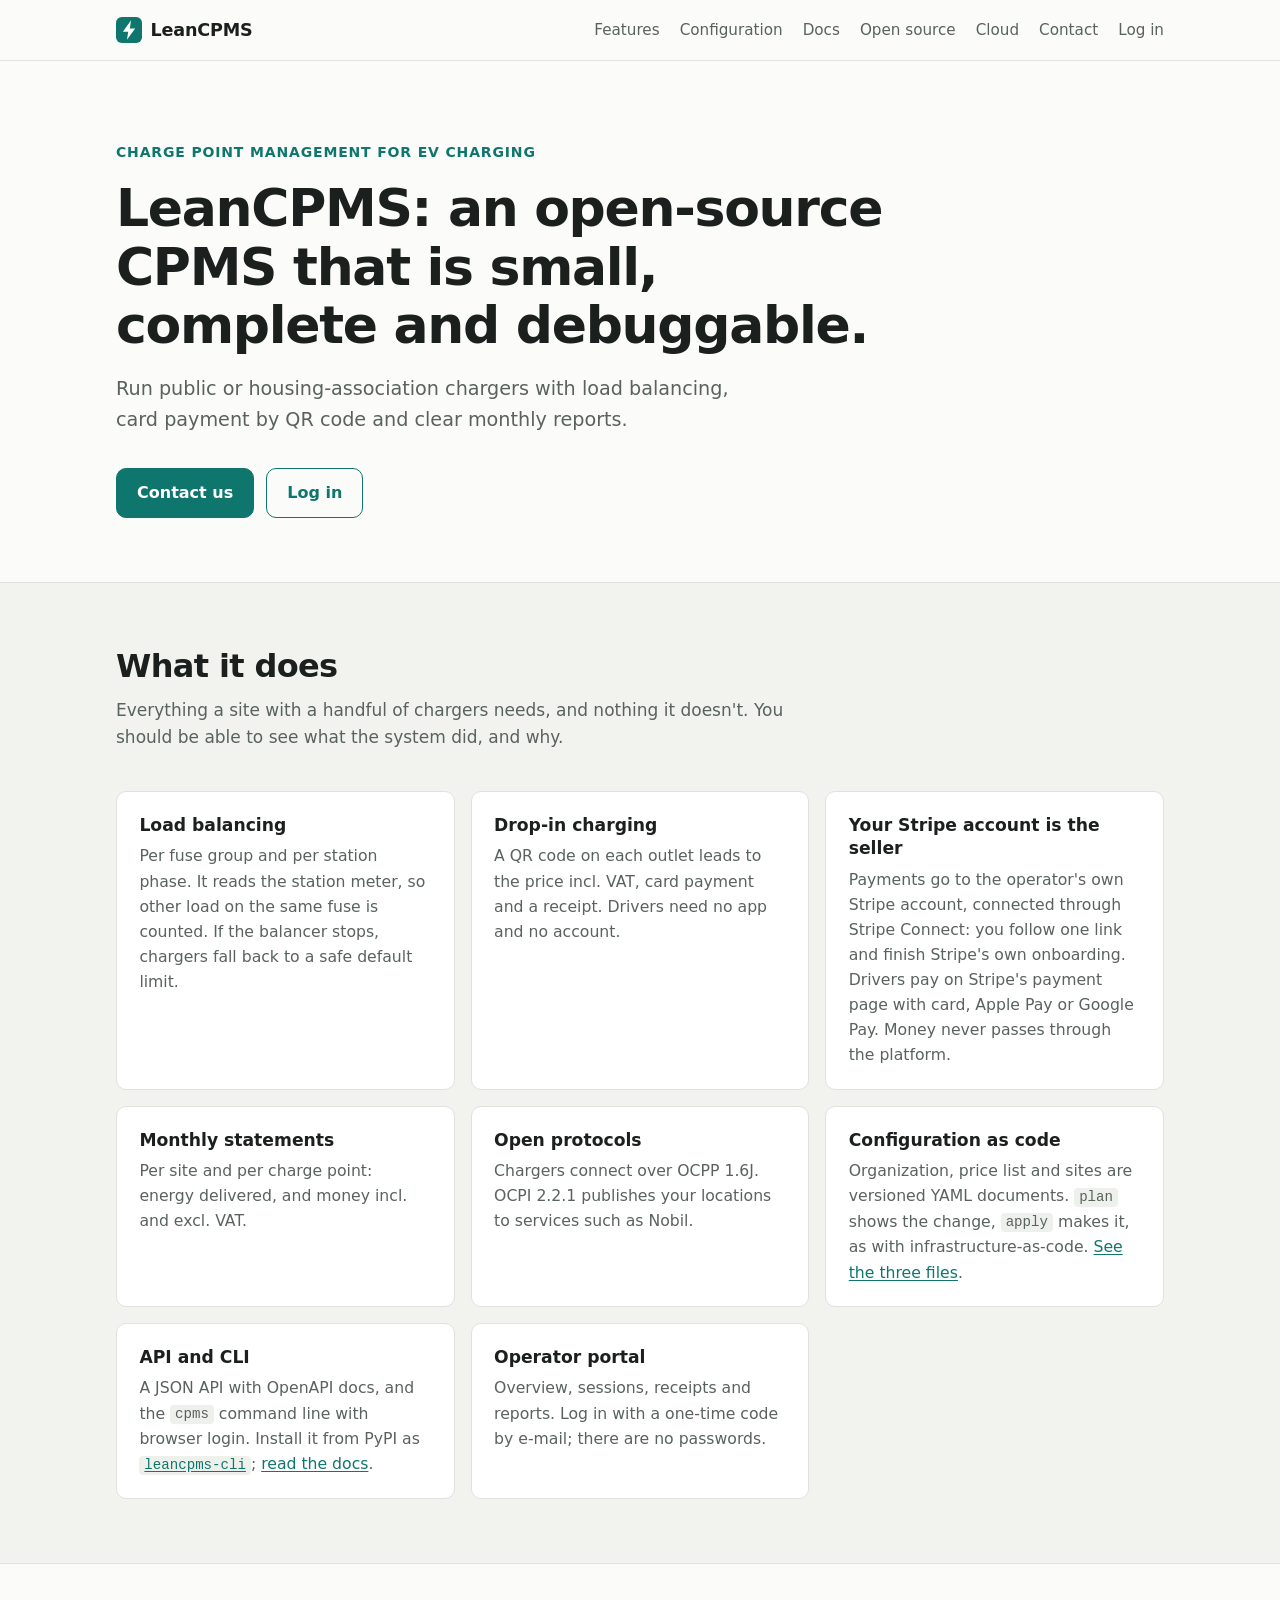
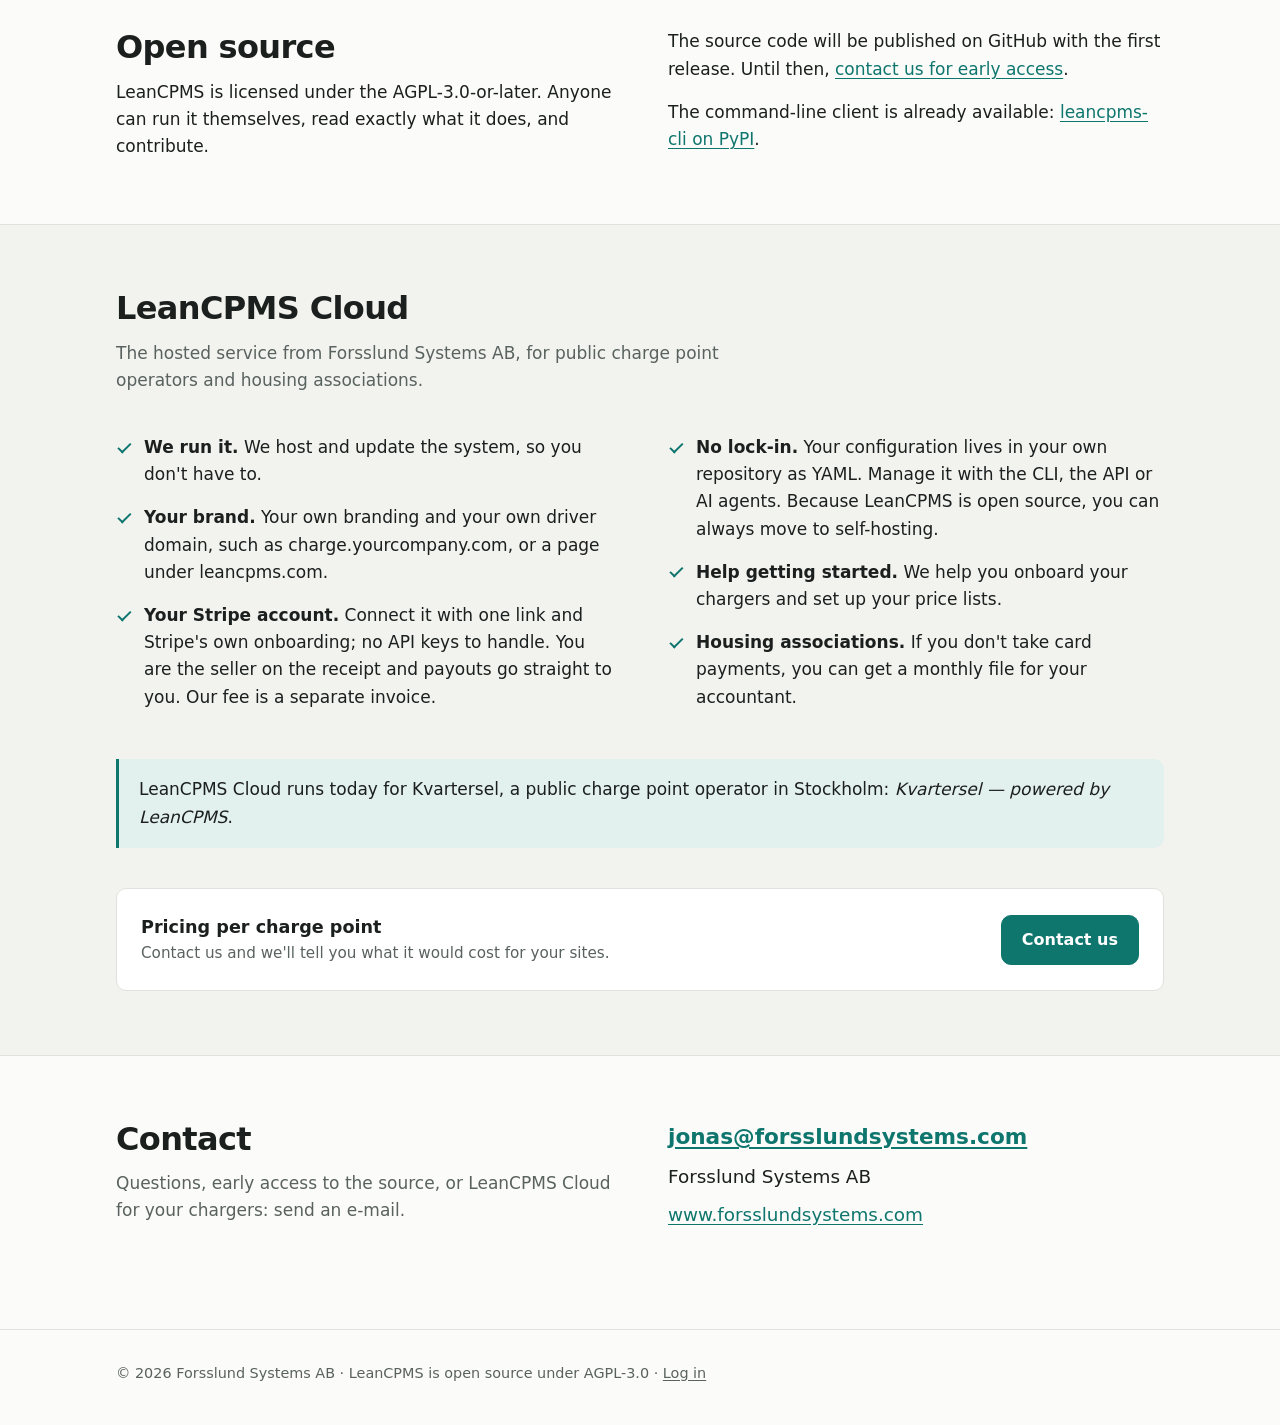
==== commit 3b691156: "Docs link in the header; docs/ is generated by the LeanCPMS repository A "Docs" link to /docs/ in th" ====
--- a/index.html
+++ b/index.html
@@ -25,6 +25,7 @@
       <nav class="site-nav" aria-label="Main">
         <a href="#features">Features</a>
         <a href="configuration.html">Configuration</a>
+        <a href="/docs/">Docs</a>
         <a href="#open-source">Open source</a>
         <a href="#cloud">Cloud</a>
         <a href="#contact">Contact</a>
@@ -78,7 +79,7 @@
           </article>
           <article class="card">
             <h3>API and CLI</h3>
-            <p>A JSON API with OpenAPI docs, and the <code>cpms</code> command line with browser login. Install it from PyPI as <a href="https://pypi.org/project/leancpms-cli/"><code>leancpms-cli</code></a>.</p>
+            <p>A JSON API with OpenAPI docs, and the <code>cpms</code> command line with browser login. Install it from PyPI as <a href="https://pypi.org/project/leancpms-cli/"><code>leancpms-cli</code></a>; <a href="/docs/cli/">read the docs</a>.</p>
           </article>
           <article class="card">
             <h3>Operator portal</h3>
